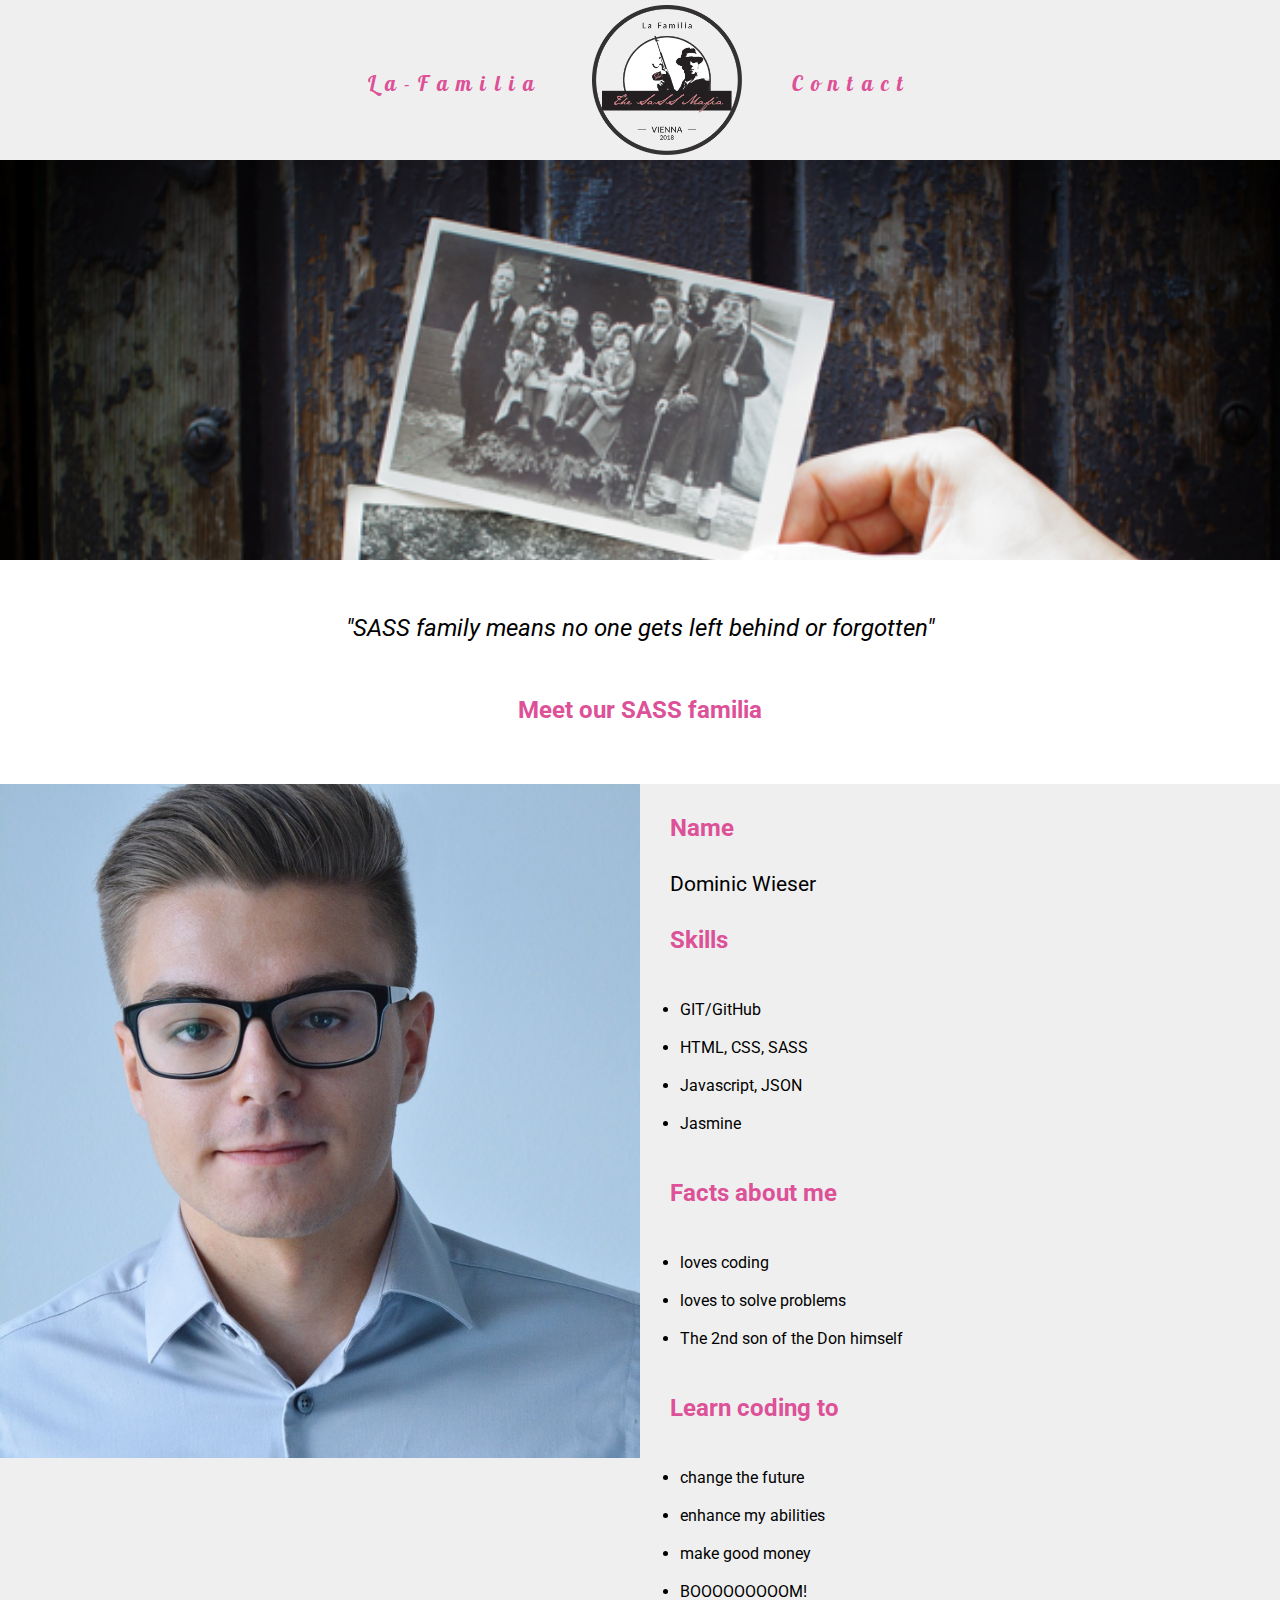
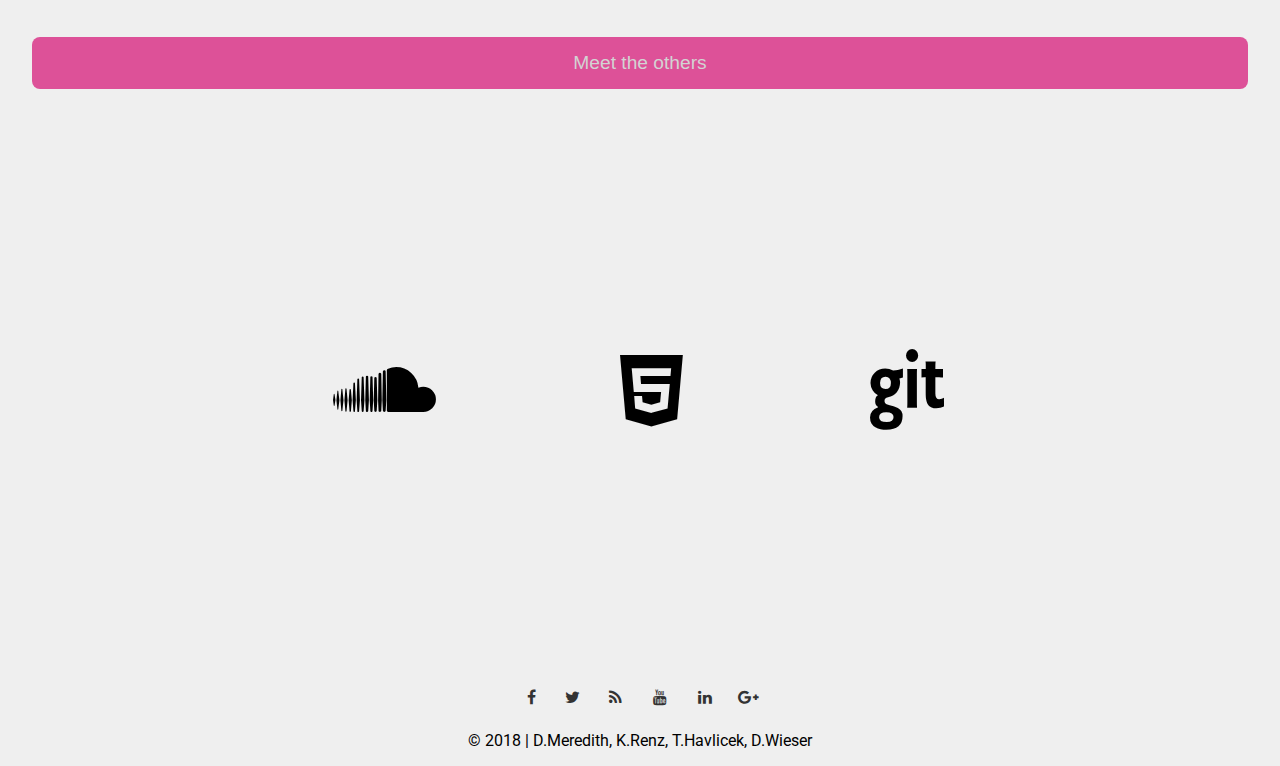
==== kathrin.html @ a37f316e "adding bugfixes and changing some code" ====
<!DOCTYPE html>
<html lang="en">

<head>
    <meta charset="UTF-8">
    <title>SASS Mafia Familia</title>
    <link href="https://fonts.googleapis.com/css?family=Roboto" rel="stylesheet">
    <link href="https://fonts.googleapis.com/css?family=Lobster" rel="stylesheet">
    <link rel="stylesheet" type="text/css" href="css/style.css">
</head>

<body>
    <!-- HEADER Container -->
    <div id="header" class="invinsible">
        <ul>
            <li>
                <a href="#team">La-Familia</a>
            </li>
            <li>
                <a href="#header">
                    <!-- LOGO -->
                    <img id="logo" src="img/logo3.png" alt="Logo">
                </a>
            </li>
            <li>
                <a href="#contact">Contact</a>
            </li>
        </ul>
    </div>
    <!-- HEADER CONTAINER HAMBURGER -->
    <div class="topnav" id="myTopnav">
        <a href="#team">La-Familia</a>
        <a href="#contact">Contact</a>
        <a href="javascript:void(0);" class="icon" onclick="myFunction()">&#9776;</a>
    </div>
    <div class="imgheader col-xl">
    </div>
    <div class="col-xl quotation">
        <p id="quote">"SASS family means no one gets left behind or forgotten"</p>
        <h2 id="quoteheader">Meet our SASS familia </h2>
    </div>
    <div class="fl-container col-xl">
            <div class="col-md">
                <figure class="hovercontainer">
                    <img class="avatar-img" src="img/dominic.png" alt="Team Member">
                    <div class="overlay">
                        <div class="textoverlay">
                            <p id="textoverlaycontent">Email: office@lafamilia.at
                                <br>
                                <br>Tel:
                                <br> +43 1 2648
                            </p>
                        </div>
                    </div>
                </figure>
            </div>
            <div class="col-md">
                <h2 id="name">Name</h2>
                <p id="contentname">Dominic Wieser</p>
                <div id=wrapperlist>
                    <h2 id="namelist">Skills</h2>
                    <ul class=skillslist>
                        <li>GIT/GitHub</li>
                        <br>
                        <li>HTML, CSS, SASS</li>
                        <br>
                        <li>Javascript, JSON</li>
                        <br>
                        <li>Jasmine</li>
                    </ul>
                    <h2 id="namelist2">Facts about me</h2>
                    <ul>
                        <li>loves coding</li>
                        <br>
                        <li>loves to solve problems</li>
                        <br>
                        <li>The 2nd son of the Don himself</li>
                    </ul>
                    <h2 id="namelist3">Learn coding to</h2>
                    <ul>
                        <li>change the future</li>
                        <br>
                        <li>enhance my abilities</li>
                        <br>
                        <li>make good money</li>
                        <br>
                        <li>BOOOOOOOOOM!</li>
                    </ul>
                </div>
            </div>
    </div>
       <div class="button">
                <a href="../index.html#team">
                <input type="button" value="Meet the others" id="buttontwo">
                </a>   
        </div>
            
    <div class="imagefooter col-xl">
    </div>
    <div class="col-xl">
        <div class="icons">
            <i class="fa fa-soundcloud"></i>
            <i class="fa fa-html5"></i>
            <i class="fa fa-git"></i>
        </div>
        <div class="imagefooter">
        </div>
    </div>
    <footer class="col-xl">
        <ul class="social-icons">
            <li>
                <a href=""> 
					<i class="fa fa-facebook"></i>
				</a>
            </li>
            <li>
                <a href=""> 
			 	 			<i class="fa fa-twitter"></i>
			 	 		</a>
            </li>
            <li>
                <a href=""> 
					<i class="fa fa-rss"></i>
				</a>
            </li>
            <li>
                <a href=""> 
					<i class="fa fa-youtube"></i>
				</a>
            </li>
            <li>
                <a href=""> 
					<i class="fa fa-linkedin"></i>
				</a>
            </li>
            <li>
                <a href=""> 
					<i class="fa fa-google-plus"></i>
				</a>
            </li>
        </ul>
        <p>&copy; 2018 | D.Meredith, K.Renz, T.Havlicek, D.Wieser</p>
    </footer>
</body>
<script src="js/script.js" type="text/javascript"></script>
</html>
---- css/style.css ----
@import url("https://cdnjs.cloudflare.com/ajax/libs/font-awesome/4.6.3/css/font-awesome.css");
body {
  margin: 0 auto;
  padding: 0;
  background: #efefef;
  font-family: "Roboto", sans-serif;
  font-size: 16px; }

a {
  font-family: "lobster"; }

h2 {
  color: #dd5198;
  margin: 0;
  padding: 30px 0 30px 30px; }

h2.gray {
  color: #efefef; }

h3 {
  color: #dd5198;
  letter-spacing: 0.2em;
  text-transform: uppercase; }

footer {
  width: 350px;
  margin: 0 auto;
  text-align: center;
  clear: both; }
  footer ul {
    margin-top: 10px;
    padding-left: 0;
    list-style-type: none;
    text-align: center; }
    footer ul li {
      display: inline;
      vertical-align: top;
      height: 100px; }
      footer ul li a {
        text-decoration: none;
        color: #333; }

#container {
  width: 100%;
  background: #cfcfcf; }

.col-xl {
  width: 100%; }

.col-md {
  width: 50%; }

.col-sm {
  width: 20%; }

#header {
  top: 0;
  width: 100%;
  height: 150px;
  padding-top: 5px;
  padding-bottom: 5px;
  background: #efefef; }
  #header ul {
    margin: 0 auto;
    padding: 0;
    display: table;
    list-style-type: none;
    text-align: center; }
    #header ul li {
      display: table-cell;
      vertical-align: middle; }
      #header ul li a {
        font-family: lobster, cursive;
        color: #dd5198;
        font-size: 1.3em;
        letter-spacing: 0.4em;
        text-decoration: none; }
        #header ul li a #logo {
          width: 150px;
          height: 150px;
          padding-left: 50px;
          padding-right: 50px; }

#myTopnav {
  display: none; }

.topnav {
  overflow: hidden; }

.topnav a {
  float: left;
  display: block;
  color: #dd5198;
  text-align: center;
  padding: 14px 16px;
  text-decoration: none;
  font-size: 17px; }

.topnav .icon {
  display: none; }

#timeline {
  list-style: none;
  width: 90%;
  height: 200px;
  margin: 200px 3.5% 0;
  border-top: 6px solid #333;
  display: table;
  border-spacing: 30px 0; }
  #timeline li {
    display: table-cell;
    position: relative;
    min-width: 100px; }

.circle {
  margin: 0 auto;
  top: -14px;
  left: 0;
  right: 0;
  width: 10px;
  height: 10px;
  background: #fffff0;
  border: 6px solid #dd5198;
  border-radius: 50%;
  display: block;
  position: absolute; }

.tl-content {
  text-align: center;
  position: relative; }

.avatar {
  width: 30px;
  height: 30px;
  display: block;
  border-radius: 50%;
  border: 6px solid #dd5198;
  position: absolute;
  margin: 0 auto;
  left: 0;
  right: 0;
  text-align: center;
  line-height: 30px;
  background: #fffff0; }

.avatar:hover {
  background: #dd5198; }

.tl-content:before {
  content: "";
  width: 50px;
  height: 100px;
  left: 50%;
  margin-left: -2px;
  position: absolute; }

li.down .tl-content:before {
  border-left: 4px solid #dd5198;
  border-bottom: 4px solid #dd5198;
  -webkit-border-radius: 0 20px;
  -moz-border-radius: 0 20px;
  border-radius: 0 20px; }
li.down .avatar {
  top: 80px;
  left: 60px; }
li.up .tl-content {
  margin-top: -106px; }
  li.up .tl-content:before {
    border-left: 4px solid #dd5198; }
li.up .date {
  margin-top: 106px; }
li.up .avatar {
  background: #fffff0;
  margin-top: -30px; }
li.up .avatar:hover {
  background-color: #dd5198; }

.field-tip {
  position: relative;
  cursor: help; }

.field-tip .tip-content {
  position: absolute;
  top: -25px;
  right: 9999px;
  width: 145px;
  margin-right: -150px;
  padding: 10px;
  color: #fff;
  background: #333;
  -webkit-box-shadow: 2px 2px 5px #aaa;
  -moz-box-shadow: 2px 2px 5px #aaa;
  box-shadow: 2px 2px 5px #aaa;
  opacity: 0;
  -webkit-transition: opacity 250ms ease-out;
  -moz-transition: opacity 250ms ease-out;
  -ms-transition: opacity 250ms ease-out;
  -o-transition: opacity 250ms ease-out;
  transition: opacity 250ms ease-out; }

.field-tip .tip-content:before {
  content: " ";
  position: absolute;
  top: 50%;
  left: -16px;
  width: 0;
  height: 0;
  margin-top: -8px;
  border: 8px solid transparent;
  border-right-color: #333; }

.field-tip:hover .tip-content {
  right: -20px;
  opacity: 1; }

#timeline-phone {
  display: none;
  height: 100%;
  padding: 5px;
  text-align: center; }

#team {
  padding-bottom: 50px; }
  #team ul {
    display: flex;
    flex-flow: row wrap;
    justify-content: center;
    list-style-type: none;
    padding-left: 0px; }
    #team ul li {
      padding: 1%; }
      #team ul li a {
        text-decoration: none; }

.imgsize {
  height: 190px;
  width: 190px;
  border-radius: 15px; }

.hovercontainer {
  margin: 0;
  position: relative; }

#teresa {
  position: absolute;
  top: -7px;
  left: -10px;
  right: 0;
  bottom: 0;
  width: 210px;
  height: 210px;
  background-size: cover;
  opacity: 0;
  transition: 0.5 ease;
  background-image: url(../img/overlayteresa.png); }

#dominic {
  position: absolute;
  top: -7px;
  left: -10px;
  right: 0;
  bottom: 0;
  width: 210px;
  height: 210px;
  background-size: cover;
  opacity: 0;
  transition: 0.5 ease;
  background-image: url(../img/overlaydominic.png); }

#kathrin {
  position: absolute;
  top: -7px;
  left: -10px;
  right: 0;
  bottom: 0;
  width: 210px;
  height: 210px;
  background-size: cover;
  opacity: 0;
  transition: 0.5 ease;
  background-image: url(../img/overlaykathrin.png); }

#daniel {
  position: absolute;
  top: -7px;
  left: -10px;
  right: 0;
  bottom: 0;
  width: 210px;
  height: 210px;
  background-size: cover;
  opacity: 0;
  transition: 0.5 ease;
  background-image: url(../img/overlaydominic.png); }

.hovercontainer:hover #teresa {
  opacity: 1; }

.hovercontainer:hover #dominic {
  opacity: 1; }

.hovercontainer:hover #kathrin {
  opacity: 1; }

.hovercontainer:hover #daniel {
  opacity: 1; }

.imgcontainer {
  background-image: url(../img/vienna.jpg);
  background-size: cover;
  background-attachment: fixed;
  width: 100%;
  height: 400px;
  filter: gray;
  -webkit-filter: grayscale(1);
  -webkit-transition: all 0.8s ease-in-out;
  -moz-transition: all 0.8s ease-in-out;
  transition: all 0.8s ease-in-out; }

.imgcontainer:hover {
  -webkit-filer: grayscale(0);
  -moz-filer: grayscale(0);
  filer: grayscale(0);
  filter: none; }

#contact {
  background: #dd5198;
  display: flex;
  flow: row wrap; }
  #contact form {
    text-align: center;
    padding: 50px 5%; }
    #contact form input[type="text"],
    #contact form input[type="email"],
    #contact form textarea {
      border-radius: 5px;
      padding: 5px;
      width: 200px;
      color: #333; }
    #contact form textarea {
      height: 100px; }
    #contact form input[type="button"] {
      padding: 5px;
      border-radius: 5px;
      color: #333;
      border: 1px solid #333;
      background: #efefef; }
    #contact form input[type="button"]:hover {
      background: #cfcfcf; }
  #contact #jsOutput {
    padding-top: 130px;
    color: #efefef; }

.fa-facebook {
  padding: 10px 14px;
  -o-transition: 0.5s;
  -ms-transition: 0.5s;
  -moz-transition: 0.5s;
  -webkit-transition: 0.5s;
  transition: 0.5s; }

.fa-facebook:hover {
  background-color: #3d5b99;
  color: #efefef; }

.fa-twitter {
  padding: 10px 12px;
  -o-transition: 0.5s;
  -ms-transition: 0.5s;
  -moz-transition: 0.5s;
  -webkit-transition: 0.5s;
  transition: 0.5s; }

.fa-twitter:hover {
  background-color: #00aced;
  color: #efefef; }

.fa-rss {
  padding: 10px 14px;
  -o-transition: 0.5s;
  -ms-transition: 0.5s;
  -moz-transition: 0.5s;
  -webkit-transition: 0.5s;
  transition: 0.5s; }

.fa-rss:hover {
  background-color: #eb8231;
  color: #efefef; }

.fa-youtube {
  padding: 10px 14px;
  -o-transition: 0.5s;
  -ms-transition: 0.5s;
  -moz-transition: 0.5s;
  -webkit-transition: 0.5s;
  transition: 0.5s; }

.fa-youtube:hover {
  background-color: #e64a41;
  color: #efefef; }

.fa-linkedin {
  padding: 10px 14px;
  -o-transition: 0.5s;
  -ms-transition: 0.5s;
  -moz-transition: 0.5s;
  -webkit-transition: 0.5s;
  transition: 0.5s; }

.fa-linkedin:hover {
  background-color: #0073a4;
  color: #efefef; }

.fa-google-plus {
  padding: 10px 9px;
  -o-transition: 0.5s;
  -ms-transition: 0.5s;
  -moz-transition: 0.5s;
  -webkit-transition: 0.5s;
  transition: 0.5s; }

.fa-google-plus:hover {
  background-color: #e25714;
  color: #efefef; }

@media screen and (max-width: 480px) {
  .col-xl {
    width: 100%; }

  .col-md {
    width: 100%; }

  .col-sm {
    width: 100%; }

  .invinsible {
    display: none !important; }

  #myTopnav {
    display: block; }

  .topnav a {
    float: right;
    display: none; }

  .topnav a.icon {
    float: right;
    display: block; }

  .topnav.responsive {
    position: relative; }

  .topnav.responsive a.icon {
    position: absolute;
    right: 0;
    top: 0; }

  .topnav.responsive a {
    float: none;
    display: block;
    text-align: left; }

  #timeline-phone {
    display: block; }

  .invinsible2 {
    display: none !important; }

  .textoverlay {
    font-size: 14px !important; }

  .avatar-img {
    min-width: 200px; } }
@media screen and (min-width: 481px) and (max-width: 1200px) {
  .col-xl {
    width: 100%; }

  .col-md {
    width: 50%; }

  .col-md2 {
    width: 50%; }

  .col-sm {
    width: 50%; }

  #timeline-phone {
    display: block; }

  .invinsible {
    display: none !important; }

  .textoverlay {
    font-size: 20px !important; } }
.quotation {
  background-color: white;
  padding: 30px 0px 30px 0px; }

#quote {
  text-align: center;
  font-size: 1.5em;
  font-style: italic; }

.avatar-img {
  width: 100%; }

.fl-container {
  display: flex;
  flex-flow: row wrap; }

figure {
  width: 100%; }

.container {
  display: flex;
  flow: row wrap; }

.button {
  width: 100%; }

#buttontwo {
  width: 95%;
  font-size: 1.2em;
  cursor: pointer;
  border-radius: 8px;
  padding: 15px 35px;
  margin-left: 2.5%;
  margin-right: 2.5%;
  margin-bottom: 20px;
  margin-top: 20px;
  background-color: #dd5198;
  color: lightgrey;
  border: none; }

#buttontwo:hover {
  background-color: #bf4180; }

#buttontwo:active {
  background-color: #bf4180;
  box-shadow: 0 5px #666;
  transform: translateY(4px); }

.overlay {
  position: absolute;
  top: 0;
  bottom: 0;
  left: 0;
  right: 0;
  width: 100%;
  height: 100%;
  opacity: 0;
  transition: 0.5s ease;
  background-color: #dd5198; }

.hovercontainer:hover .overlay {
  opacity: 0.9; }

.textoverlay {
  color: white;
  font-size: 2em;
  position: absolute;
  padding: 10%;
  top: 50%;
  left: 50%;
  transform: translate(-50%, -50%);
  -ms-transform: translate(-50%, -50%);
  text-align: center; }

#quoteheader {
  padding-left: 0;
  text-align: center; }

#contentname {
  margin: 0 0 0 30px;
  font-size: 1.3em; }

.imagefooter {
  background-image: url(../img/help.png);
  background-size: cover;
  background-attachment: fixed;
  width: 100%;
  height: 200px;
  filter: gray;
  -webkit-filter: grayscale(1);
  -webkit-transition: all 0.8s ease-in-out;
  -moz-transition: all 0.8s ease-in-out;
  transition: all 0.8s ease-in-out; }

.imagefooter:hover {
  -webkit-filer: grayscale(0);
  -moz-filer: grayscale(0);
  filer: grayscale(0);
  filter: none; }

.imgheader {
  background-image: url(../img/meetthefamily.jpg);
  width: 100%;
  height: 400px;
  background-size: cover; }

.icons {
  text-align: center; }

.fa-soundcloud {
  padding: 20px 10px;
  margin: 20px 80px 20px 80px;
  font-size: 5em; }

.fa-html5 {
  padding: 20px 10px;
  margin: 20px 80px 20px 80px;
  font-size: 5em; }

.fa-git {
  padding: 20px 10px;
  margin: 20px 80px 20px 80px;
  font-size: 5em; }

/*# sourceMappingURL=style.css.map */
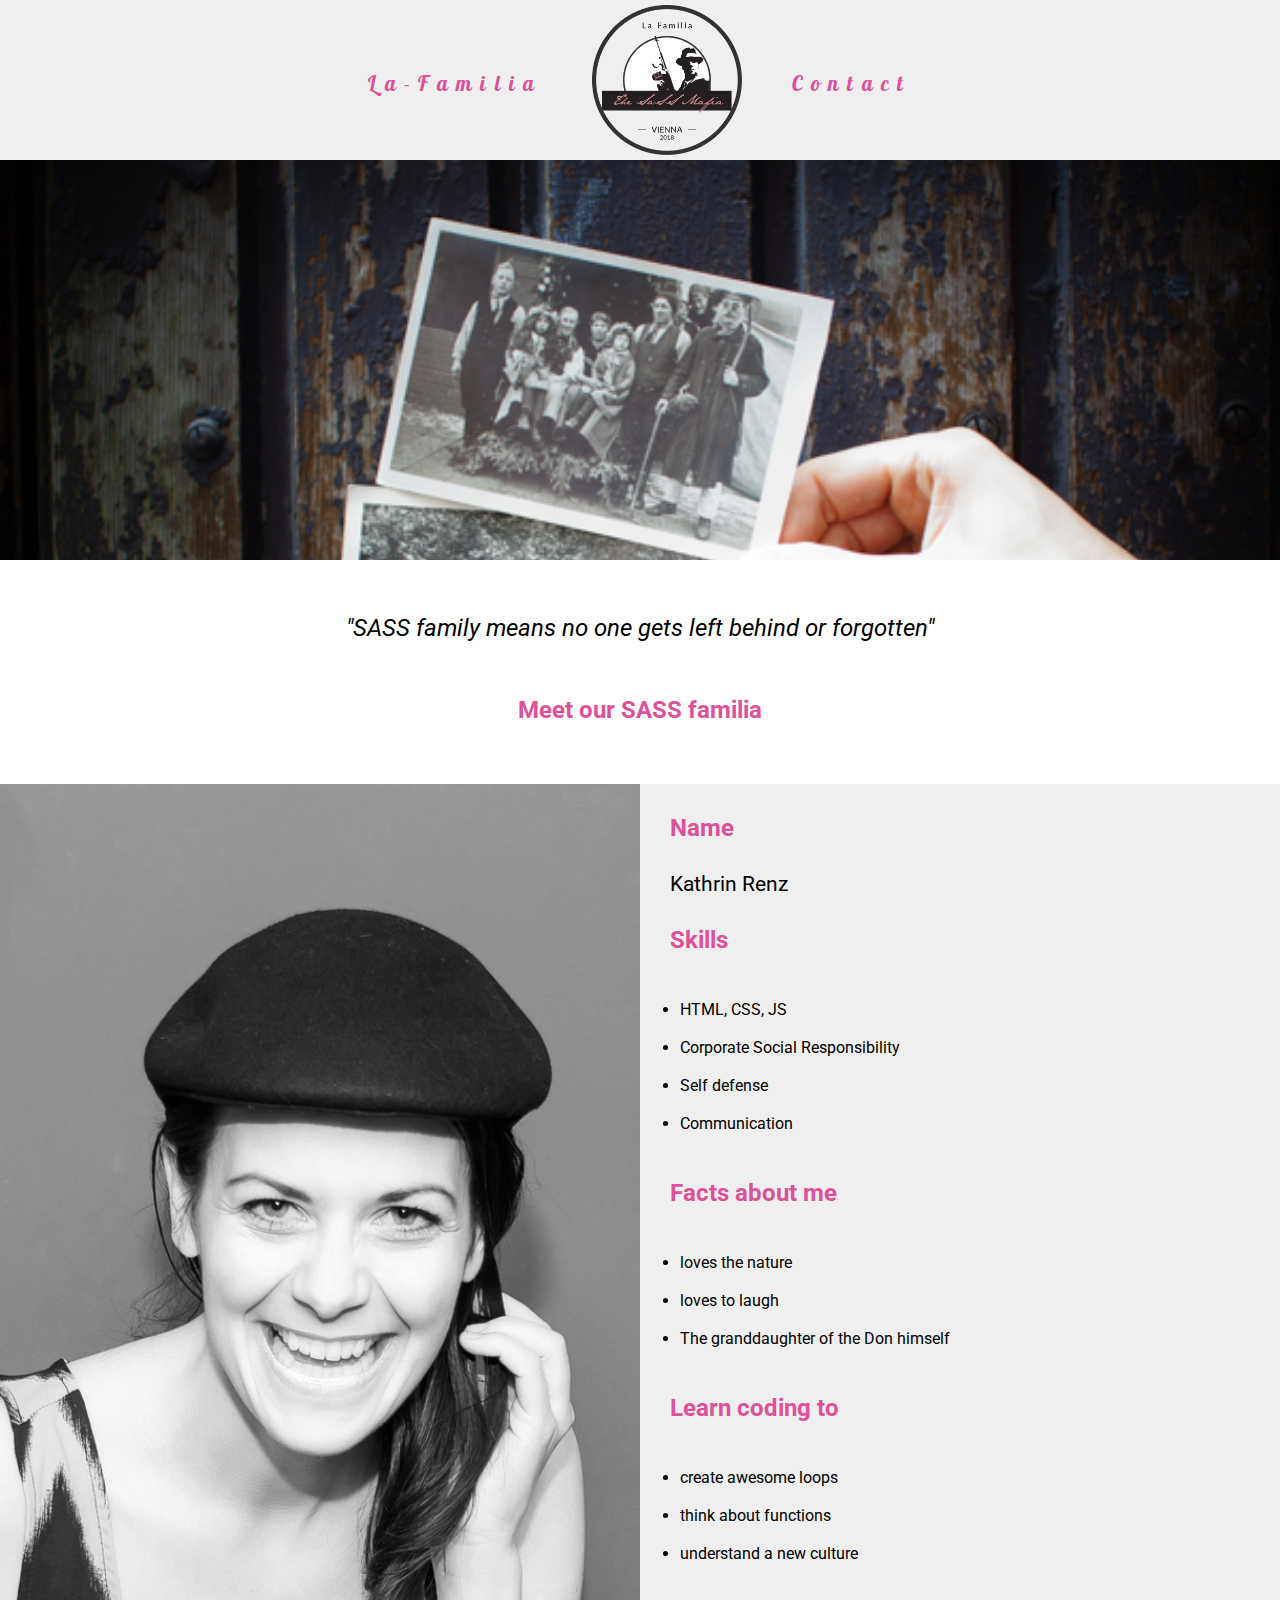
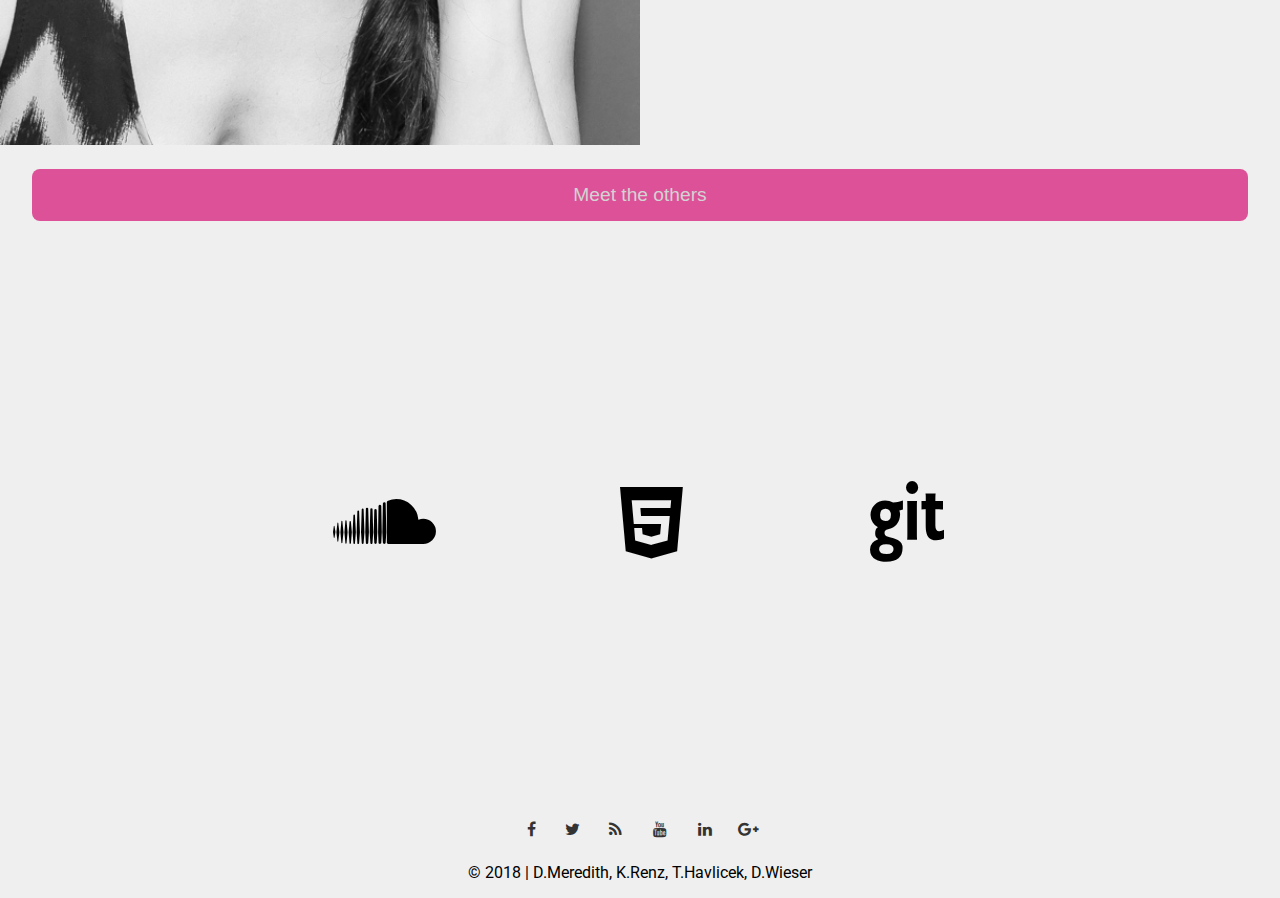
==== commit 6cfa96b8: "newfilekathrin" ====
--- a/kathrin.html
+++ b/kathrin.html
@@ -14,23 +14,23 @@
     <div id="header" class="invinsible">
         <ul>
             <li>
-                <a href="#team">La-Familia</a>
+                <a href="index.html#team">La-Familia</a>
             </li>
             <li>
-                <a href="#header">
+                <a href="index.html#header">
                     <!-- LOGO -->
                     <img id="logo" src="img/logo3.png" alt="Logo">
                 </a>
             </li>
             <li>
-                <a href="#contact">Contact</a>
+                <a href="index.html#contact">Contact</a>
             </li>
         </ul>
     </div>
     <!-- HEADER CONTAINER HAMBURGER -->
     <div class="topnav" id="myTopnav">
-        <a href="#team">La-Familia</a>
-        <a href="#contact">Contact</a>
+        <a href="index.html#team">La-Familia</a>
+        <a href="index.html#contact">Contact</a>
         <a href="javascript:void(0);" class="icon" onclick="myFunction()">&#9776;</a>
     </div>
     <div class="imgheader col-xl">
@@ -42,7 +42,7 @@
     <div class="fl-container col-xl">
             <div class="col-md">
                 <figure class="hovercontainer">
-                    <img class="avatar-img" src="img/dominic.png" alt="Team Member">
+                    <img class="avatar-img" src="img/kathrinbw.png" alt="Team Member">
                     <div class="overlay">
                         <div class="textoverlay">
                             <p id="textoverlaycontent">Email: office@lafamilia.at
@@ -56,41 +56,39 @@
             </div>
             <div class="col-md">
                 <h2 id="name">Name</h2>
-                <p id="contentname">Dominic Wieser</p>
+                <p id="contentname">Kathrin Renz</p>
                 <div id=wrapperlist>
                     <h2 id="namelist">Skills</h2>
                     <ul class=skillslist>
-                        <li>GIT/GitHub</li>
+                        <li>HTML, CSS, JS</li>
                         <br>
-                        <li>HTML, CSS, SASS</li>
+                        <li>Corporate Social Responsibility</li>
                         <br>
-                        <li>Javascript, JSON</li>
+                        <li>Self defense</li>
                         <br>
-                        <li>Jasmine</li>
+                        <li>Communication</li>
                     </ul>
                     <h2 id="namelist2">Facts about me</h2>
                     <ul>
-                        <li>loves coding</li>
+                        <li>loves the nature</li>
                         <br>
-                        <li>loves to solve problems</li>
+                        <li>loves to laugh</li>
                         <br>
-                        <li>The 2nd son of the Don himself</li>
+                        <li>The granddaughter of the Don himself</li>
                     </ul>
                     <h2 id="namelist3">Learn coding to</h2>
                     <ul>
-                        <li>change the future</li>
+                        <li>create awesome loops</li>
                         <br>
-                        <li>enhance my abilities</li>
+                        <li>think about functions</li>
                         <br>
-                        <li>make good money</li>
-                        <br>
-                        <li>BOOOOOOOOOM!</li>
+                        <li>understand a new culture</li>
                     </ul>
                 </div>
             </div>
     </div>
        <div class="button">
-                <a href="../index.html#team">
+                <a href="index.html#team">
                 <input type="button" value="Meet the others" id="buttontwo">
                 </a>   
         </div>
